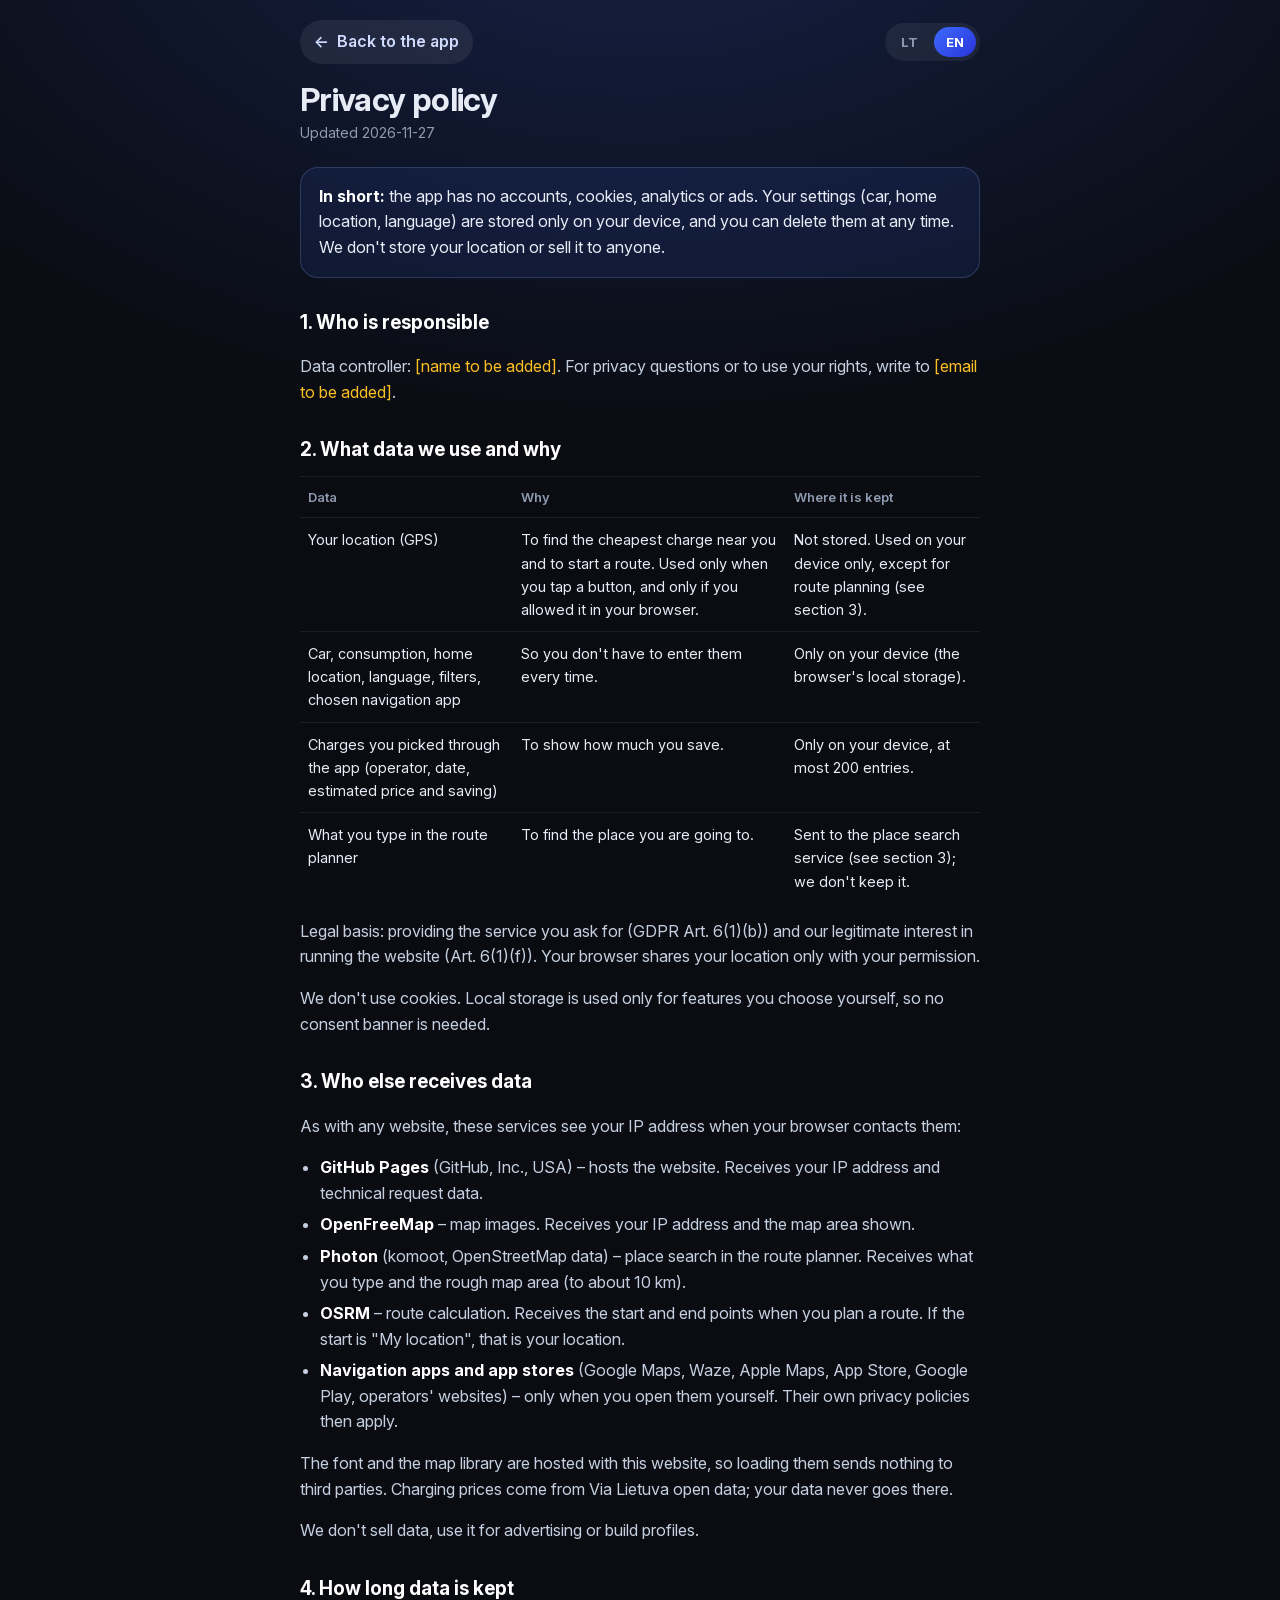
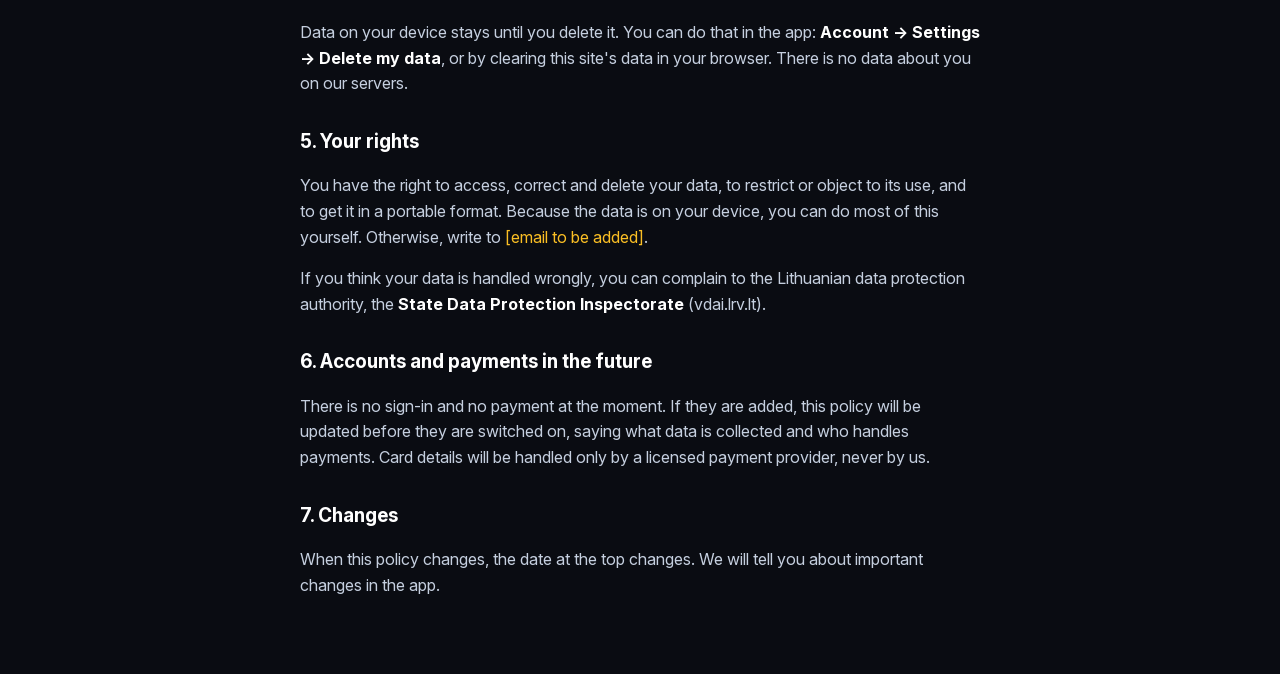
==== privacy.html @ b38ef508 "Privacy policy and terms, delete-my-data, self-hosted font and map library, subscription cancel and " ====
<!DOCTYPE html>
<html lang="lt">
<head>
<meta charset="utf-8">
<meta name="viewport" content="width=device-width, initial-scale=1, viewport-fit=cover">
<meta name="theme-color" content="#0a0c12">
<title>Privatumo politika – Įkrovimo kainos</title>
<link rel="icon" href="assets/icon.svg" type="image/svg+xml">
<link rel="stylesheet" href="legal/legal.css">
<script src="legal/owner.js"></script>
<script src="legal/legal.js"></script>
</head>
<body>
<main>
  <div class="bar">
    <a class="back" href="./">← <span class="bl-lt">Į programėlę</span><span class="bl-en">Back to the app</span></a>
    <div class="lang"><button data-set="lt">LT</button><button data-set="en">EN</button></div>
  </div>

  <!-- ===================== LIETUVIŲ ===================== -->
  <article data-l="lt">
    <h1>Privatumo politika</h1>
    <p class="upd">Atnaujinta <span data-updated></span></p>

    <div class="box"><b>Trumpai:</b> programėlė neturi paskyrų, slapukų, analitikos ir reklamos. Jūsų nustatymai (automobilis, namų vieta, kalba) saugomi tik jūsų įrenginyje, ir juos galite bet kada ištrinti. Jūsų vietos nesaugome ir niekam neparduodame.</div>

    <h2>1. Kas tvarko duomenis</h2>
    <p>Duomenų valdytojas: <span data-owner></span>. Klausimais apie privatumą ir dėl savo teisių įgyvendinimo rašykite: <a data-email></a>.</p>

    <h2>2. Kokius duomenis naudojame ir kodėl</h2>
    <table>
      <tr><th>Duomenys</th><th>Kam</th><th>Kur saugoma</th></tr>
      <tr><td>Jūsų vieta (GPS)</td><td>Rasti pigiausią įkrovimą šalia jūsų ir pradėti maršrutą. Naudojama tik jums paspaudus mygtuką ir tik jei leidote naršyklėje.</td><td>Nesaugoma. Naudojama tik jūsų įrenginyje, išskyrus maršruto planavimą (žr. 3 skyrių).</td></tr>
      <tr><td>Automobilis, sąnaudos, namų vieta, kalba, filtrai, pasirinkta navigacijos programėlė</td><td>Kad nereikėtų jų suvesti kas kartą.</td><td>Tik jūsų įrenginyje (naršyklės vietinėje atmintyje).</td></tr>
      <tr><td>Įkrovimų, kuriuos pasirinkote per programėlę, sąrašas (operatorius, data, apytikslė kaina ir sutaupyta suma)</td><td>Parodyti, kiek sutaupote.</td><td>Tik jūsų įrenginyje, ne daugiau kaip 200 įrašų.</td></tr>
      <tr><td>Paieškos tekstas maršruto planuoklyje</td><td>Rasti vietą, į kurią važiuojate.</td><td>Siunčiamas vietų paieškos paslaugai (žr. 3 skyrių), mes jo nesaugome.</td></tr>
    </table>
    <p>Teisinis pagrindas: jūsų prašomos paslaugos suteikimas (BDAR 6 str. 1 d. b p.) ir teisėtas interesas užtikrinti, kad svetainė veiktų (BDAR 6 str. 1 d. f p.). Vietos duomenis naršyklė pateikia tik gavusi jūsų leidimą.</p>
    <p>Slapukų nenaudojame. Vietinė atmintis naudojama tik jūsų pačių pasirinktoms funkcijoms, todėl sutikimo lango nereikia.</p>

    <h2>3. Kas dar gauna duomenų</h2>
    <p>Kaip ir bet kuri svetainė, šios paslaugos mato jūsų IP adresą, kai jūsų naršyklė į jas kreipiasi:</p>
    <ul>
      <li><b>GitHub Pages</b> (GitHub, Inc., JAV) – svetainės talpinimas. Gauna IP adresą ir techninius užklausos duomenis.</li>
      <li><b>OpenFreeMap</b> – žemėlapio paveikslėliai. Gauna IP adresą ir rodomą žemėlapio sritį.</li>
      <li><b>Photon</b> (komoot, OpenStreetMap duomenys) – vietų paieška maršruto planuoklyje. Gauna paieškos tekstą ir apytikslę žemėlapio sritį (apie 10 km tikslumu).</li>
      <li><b>OSRM</b> – maršruto skaičiavimas. Gauna kelionės pradžios ir pabaigos taškus, kai suplanuojate maršrutą. Jei pradžia yra „Mano vieta“, tai yra jūsų vieta.</li>
      <li><b>Navigacijos programėlės ir programėlių parduotuvės</b> (Google Maps, Waze, Apple Maps, App Store, Google Play, operatorių svetainės) – tik kai jas atidarote patys. Tada galioja jų privatumo politika.</li>
    </ul>
    <p>Šriftą ir žemėlapio biblioteką talpiname kartu su svetaine, todėl jiems įkelti duomenys trečiosioms šalims nesiunčiami. Įkrovimo kainos gaunamos iš „Via Lietuva“ atvirųjų duomenų, į kuriuos jūsų duomenys nepatenka.</p>
    <p>Duomenų neparduodame, nenaudojame reklamai ir nekuriame profilių.</p>

    <h2>4. Kiek laiko saugoma</h2>
    <p>Jūsų įrenginyje saugomi duomenys lieka, kol juos ištrinate. Tai galite padaryti programėlėje: <b>Paskyra → Nustatymai → Ištrinti mano duomenis</b>, arba išvalydami naršyklės svetainės duomenis. Mūsų serveriuose jūsų duomenų nėra.</p>

    <h2>5. Jūsų teisės</h2>
    <p>Turite teisę susipažinti su savo duomenimis, juos ištaisyti, ištrinti, apriboti jų tvarkymą, nesutikti su tvarkymu ir gauti juos perkeliamu formatu. Kadangi duomenys yra jūsų įrenginyje, daugumą šių teisių galite įgyvendinti patys. Kitais atvejais rašykite <a data-email></a>.</p>
    <p>Jei manote, kad jūsų duomenys tvarkomi netinkamai, galite pateikti skundą <b>Valstybinei duomenų apsaugos inspekcijai</b> (vdai.lrv.lt).</p>

    <h2>6. Paskyros ir mokėjimai ateityje</h2>
    <p>Šiuo metu prisijungimo ir mokėjimų nėra. Jei jie atsiras, ši politika bus atnaujinta prieš juos įjungiant: bus nurodyta, kokius duomenis renkame ir kas tvarko mokėjimus. Kortelės duomenis tvarkys tik licencijuotas mokėjimų paslaugų teikėjas, o ne mes.</p>

    <h2>7. Pakeitimai</h2>
    <p>Pakeitus šią politiką, viršuje bus nurodyta nauja data. Apie esminius pakeitimus pranešime programėlėje.</p>
  </article>

  <!-- ===================== ENGLISH ===================== -->
  <article data-l="en">
    <h1>Privacy policy</h1>
    <p class="upd">Updated <span data-updated></span></p>

    <div class="box"><b>In short:</b> the app has no accounts, cookies, analytics or ads. Your settings (car, home location, language) are stored only on your device, and you can delete them at any time. We don't store your location or sell it to anyone.</div>

    <h2>1. Who is responsible</h2>
    <p>Data controller: <span data-owner></span>. For privacy questions or to use your rights, write to <a data-email></a>.</p>

    <h2>2. What data we use and why</h2>
    <table>
      <tr><th>Data</th><th>Why</th><th>Where it is kept</th></tr>
      <tr><td>Your location (GPS)</td><td>To find the cheapest charge near you and to start a route. Used only when you tap a button, and only if you allowed it in your browser.</td><td>Not stored. Used on your device only, except for route planning (see section 3).</td></tr>
      <tr><td>Car, consumption, home location, language, filters, chosen navigation app</td><td>So you don't have to enter them every time.</td><td>Only on your device (the browser's local storage).</td></tr>
      <tr><td>Charges you picked through the app (operator, date, estimated price and saving)</td><td>To show how much you save.</td><td>Only on your device, at most 200 entries.</td></tr>
      <tr><td>What you type in the route planner</td><td>To find the place you are going to.</td><td>Sent to the place search service (see section 3); we don't keep it.</td></tr>
    </table>
    <p>Legal basis: providing the service you ask for (GDPR Art. 6(1)(b)) and our legitimate interest in running the website (Art. 6(1)(f)). Your browser shares your location only with your permission.</p>
    <p>We don't use cookies. Local storage is used only for features you choose yourself, so no consent banner is needed.</p>

    <h2>3. Who else receives data</h2>
    <p>As with any website, these services see your IP address when your browser contacts them:</p>
    <ul>
      <li><b>GitHub Pages</b> (GitHub, Inc., USA) – hosts the website. Receives your IP address and technical request data.</li>
      <li><b>OpenFreeMap</b> – map images. Receives your IP address and the map area shown.</li>
      <li><b>Photon</b> (komoot, OpenStreetMap data) – place search in the route planner. Receives what you type and the rough map area (to about 10 km).</li>
      <li><b>OSRM</b> – route calculation. Receives the start and end points when you plan a route. If the start is "My location", that is your location.</li>
      <li><b>Navigation apps and app stores</b> (Google Maps, Waze, Apple Maps, App Store, Google Play, operators' websites) – only when you open them yourself. Their own privacy policies then apply.</li>
    </ul>
    <p>The font and the map library are hosted with this website, so loading them sends nothing to third parties. Charging prices come from Via Lietuva open data; your data never goes there.</p>
    <p>We don't sell data, use it for advertising or build profiles.</p>

    <h2>4. How long data is kept</h2>
    <p>Data on your device stays until you delete it. You can do that in the app: <b>Account → Settings → Delete my data</b>, or by clearing this site's data in your browser. There is no data about you on our servers.</p>

    <h2>5. Your rights</h2>
    <p>You have the right to access, correct and delete your data, to restrict or object to its use, and to get it in a portable format. Because the data is on your device, you can do most of this yourself. Otherwise, write to <a data-email></a>.</p>
    <p>If you think your data is handled wrongly, you can complain to the Lithuanian data protection authority, the <b>State Data Protection Inspectorate</b> (vdai.lrv.lt).</p>

    <h2>6. Accounts and payments in the future</h2>
    <p>There is no sign-in and no payment at the moment. If they are added, this policy will be updated before they are switched on, saying what data is collected and who handles payments. Card details will be handled only by a licensed payment provider, never by us.</p>

    <h2>7. Changes</h2>
    <p>When this policy changes, the date at the top changes. We will tell you about important changes in the app.</p>
  </article>
</main>
</body>
</html>
---- legal/legal.css ----
@font-face{font-family:"Inter";src:url("../vendor/fonts/InterVariable.woff2") format("woff2");font-weight:100 900;font-display:swap}
:root{color-scheme:dark}
*{box-sizing:border-box}
body{margin:0;background:radial-gradient(120% 40% at 50% -5%,rgba(61,107,255,.22),transparent 60%),#0a0c12;color:#e6ebf5;
  font:16px/1.6 Inter,system-ui,-apple-system,sans-serif;-webkit-font-smoothing:antialiased}
main{max-width:720px;margin:0 auto;padding:calc(20px + env(safe-area-inset-top)) 20px calc(60px + env(safe-area-inset-bottom))}
.bar{display:flex;align-items:center;justify-content:space-between;gap:10px;margin-bottom:18px}
.back{display:inline-flex;align-items:center;gap:8px;color:#cfdcff;text-decoration:none;font-weight:600;padding:9px 14px;border-radius:999px;background:rgba(255,255,255,.07)}
.lang{display:flex;gap:4px;padding:4px;border-radius:999px;background:rgba(255,255,255,.06)}
.lang button{border:0;background:none;color:#8f9bb0;font:700 13px Inter,system-ui,sans-serif;padding:7px 12px;border-radius:999px;cursor:pointer}
.lang button.on{background:linear-gradient(135deg,#3d6bff,#2a33d9);color:#fff}
h1{font-size:32px;line-height:1.15;letter-spacing:-.02em;margin:10px 0 4px}
.upd{color:#8f9bb0;font-size:14px;margin:0 0 22px}
h2{font-size:19px;margin:30px 0 8px;color:#fff}
p,li{color:#c5cfdf}
ul{padding-left:20px}
li{margin:6px 0}
a{color:#9db8ff}
b{color:#fff}
.box{padding:16px 18px;border-radius:18px;background:rgba(61,107,255,.10);border:1px solid rgba(157,184,255,.2);margin:16px 0}
table{width:100%;border-collapse:collapse;font-size:14.5px;margin:10px 0}
th,td{text-align:left;vertical-align:top;padding:10px 8px;border-top:1px solid rgba(255,255,255,.08)}
th{color:#8f9bb0;font-weight:600;font-size:13px}
.missing{color:#fbbf24}
[data-l]{display:none}
html[lang="lt"] [data-l="lt"],html[lang="en"] [data-l="en"]{display:block}
html[lang="lt"] .bl-en,html[lang="en"] .bl-lt{display:none}
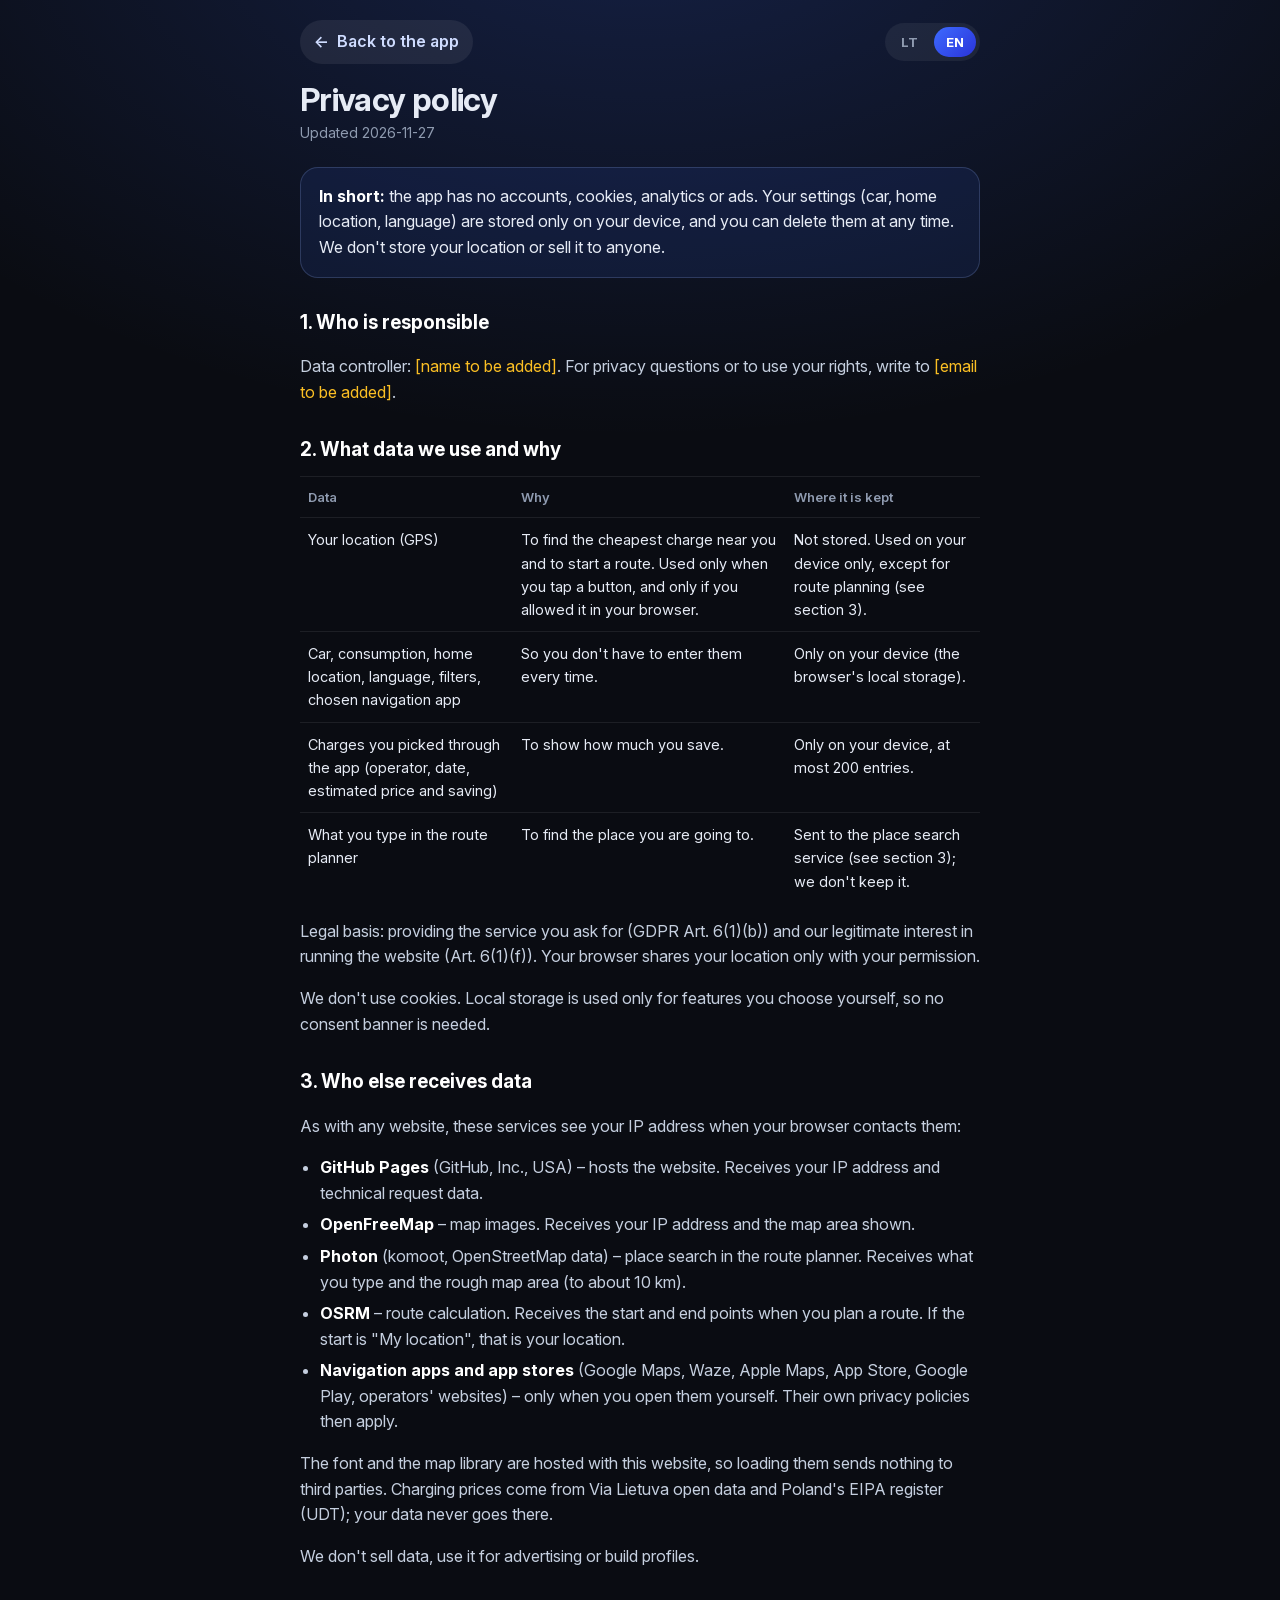
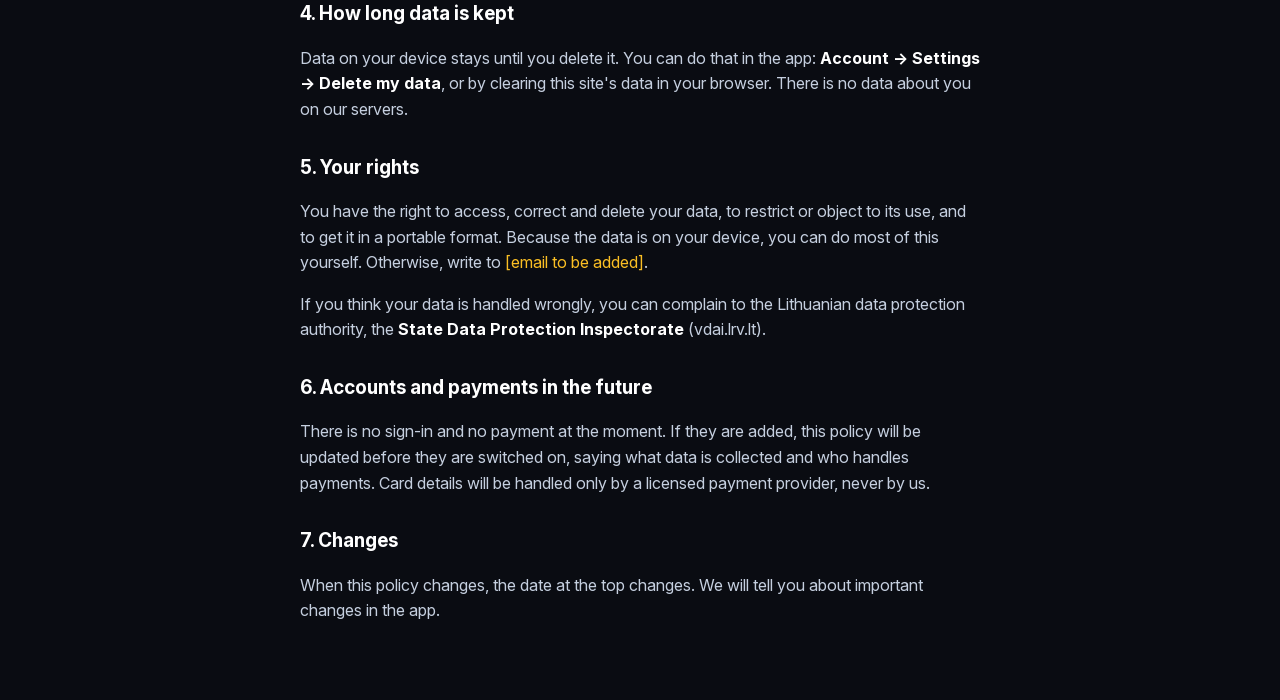
==== commit f91b97cd: "Add Poland: EIPA importer (prices converted from złoty at the ECB rate), both countries in the app, " ====
--- a/privacy.html
+++ b/privacy.html
@@ -2,6 +2,8 @@
 <html lang="lt">
 <head>
 <meta charset="utf-8">
+<meta http-equiv="Content-Security-Policy" content="default-src 'self'; script-src 'self'; style-src 'self'; img-src 'self'; font-src 'self'; object-src 'none'; base-uri 'self'; form-action 'none'; upgrade-insecure-requests">
+<meta name="referrer" content="strict-origin-when-cross-origin">
 <meta name="viewport" content="width=device-width, initial-scale=1, viewport-fit=cover">
 <meta name="theme-color" content="#0a0c12">
 <title>Privatumo politika – Įkrovimo kainos</title>
@@ -47,7 +49,7 @@
       <li><b>OSRM</b> – maršruto skaičiavimas. Gauna kelionės pradžios ir pabaigos taškus, kai suplanuojate maršrutą. Jei pradžia yra „Mano vieta“, tai yra jūsų vieta.</li>
       <li><b>Navigacijos programėlės ir programėlių parduotuvės</b> (Google Maps, Waze, Apple Maps, App Store, Google Play, operatorių svetainės) – tik kai jas atidarote patys. Tada galioja jų privatumo politika.</li>
     </ul>
-    <p>Šriftą ir žemėlapio biblioteką talpiname kartu su svetaine, todėl jiems įkelti duomenys trečiosioms šalims nesiunčiami. Įkrovimo kainos gaunamos iš „Via Lietuva“ atvirųjų duomenų, į kuriuos jūsų duomenys nepatenka.</p>
+    <p>Šriftą ir žemėlapio biblioteką talpiname kartu su svetaine, todėl jiems įkelti duomenys trečiosioms šalims nesiunčiami. Įkrovimo kainos gaunamos iš „Via Lietuva“ ir Lenkijos EIPA registro (UDT) duomenų, į kuriuos jūsų duomenys nepatenka.</p>
     <p>Duomenų neparduodame, nenaudojame reklamai ir nekuriame profilių.</p>
 
     <h2>4. Kiek laiko saugoma</h2>
@@ -94,7 +96,7 @@
       <li><b>OSRM</b> – route calculation. Receives the start and end points when you plan a route. If the start is "My location", that is your location.</li>
       <li><b>Navigation apps and app stores</b> (Google Maps, Waze, Apple Maps, App Store, Google Play, operators' websites) – only when you open them yourself. Their own privacy policies then apply.</li>
     </ul>
-    <p>The font and the map library are hosted with this website, so loading them sends nothing to third parties. Charging prices come from Via Lietuva open data; your data never goes there.</p>
+    <p>The font and the map library are hosted with this website, so loading them sends nothing to third parties. Charging prices come from Via Lietuva open data and Poland's EIPA register (UDT); your data never goes there.</p>
     <p>We don't sell data, use it for advertising or build profiles.</p>
 
     <h2>4. How long data is kept</h2>
